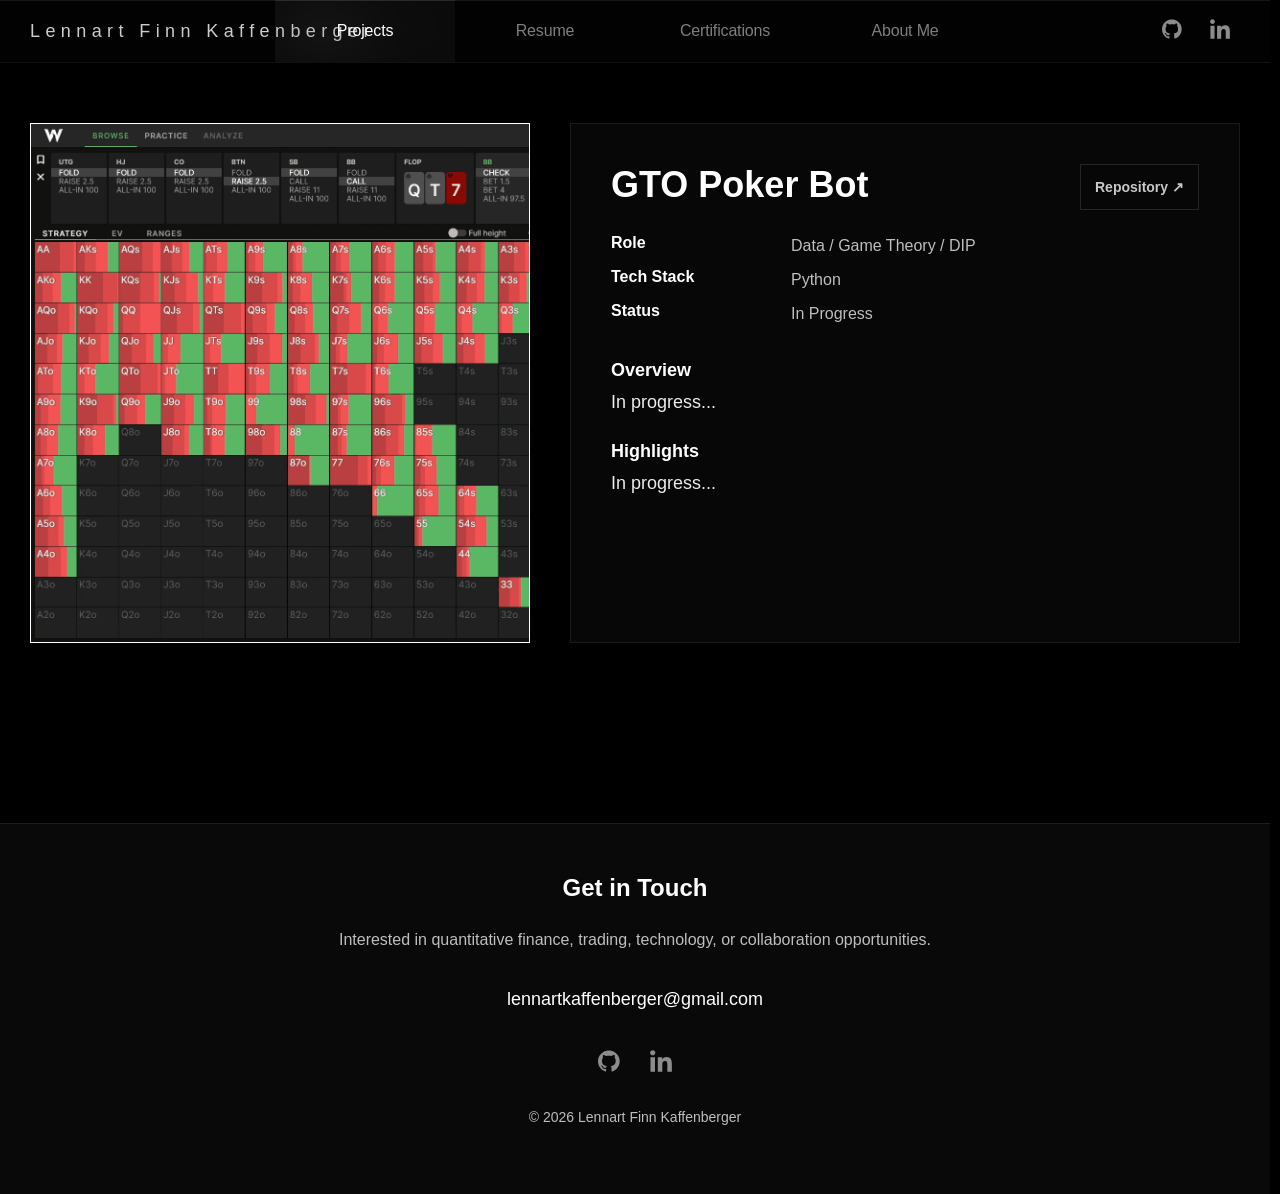
==== index.html @ 0085bc2b "Initial portfolio website" ====
<!DOCTYPE html>
<html lang="en">
<head>
  <meta charset="UTF-8" />
  <meta name="viewport" content="width=device-width, initial-scale=1.0" />
  <title>Lennart Finn Kaffenberger</title>

  <link rel="apple-touch-icon" sizes="180x180" href="apple-touch-icon.png">
  <link rel="icon" type="image/png" sizes="32x32" href="favicon-32x32.png">
  <link rel="icon" type="image/png" sizes="16x16" href="favicon-16x16.png">
  <link rel="icon" href="favicon.ico">
  <link rel="manifest" href="site.webmanifest">

  <link rel="stylesheet" href="style.css" />
</head>
<body>

  <nav>
    <div class="nav-name">
      Lennart Finn Kaffenberger
    </div>

    <ul>
      <li><a href="index.html" class="active">Projects</a></li>
      <li><a href="resume.html">Resume</a></li>
      <li><a href="certifications.html">Certifications</a></li>
      <li><a href="about.html">About Me</a></li>
    </ul>

    <div class="nav-socials">
      <a href="https://github.com/lennyfin" target="_blank" rel="noopener noreferrer">
        <img src="github.svg" alt="GitHub">
      </a>

      <a href="https://linkedin.com/in/lennart-finn-kaffenberger/" target="_blank" rel="noopener noreferrer">
        <img src="linkedin.svg" alt="LinkedIn">
      </a>
    </div>
  </nav>

  <section class="projects-page">

    <div class="project-row">
      <img src="poker.png" class="project-photo" alt="Project 1">

      <div class="project-card">
        <div class="project-header">
          <h2>GTO Poker Bot</h2>

          <a class="forage-link"
             href="https://github.com/lennyfin/project-one"
             target="_blank"
             rel="noopener noreferrer">
            Repository ↗
          </a>
        </div>

        <div class="project-meta">
          <div class="edu-row">
            <span class="degree">Role</span>
            <span class="school">Data / Game Theory / DIP</span>
          </div>

          <div class="edu-row">
            <span class="degree">Tech Stack</span>
            <span class="school">Python</span>
          </div>

          <div class="edu-row">
            <span class="degree">Status</span>
            <span class="school">In Progress</span>
          </div>
        </div>

        <p>
          <strong>Overview</strong><br>
          In progress...
        </p>

        <p>
          <strong>Highlights</strong><br>
          In progress...
        </p>
      </div>
    </div>

  </section>

  <footer>
    <div class="footer-content">
      <h3>Get in Touch</h3>

      <p>
        Interested in quantitative finance, trading, technology, or collaboration opportunities.
      </p>

      <a href="mailto:lennartkaffenberger@gmail.com" class="footer-email">
        lennartkaffenberger@gmail.com
      </a>

      <div class="footer-socials">
        <a href="https://github.com/lennyfin" target="_blank" rel="noopener noreferrer">
          <img src="github.svg" alt="GitHub">
        </a>

        <a href="https://linkedin.com/in/lennart-finn-kaffenberger/" target="_blank" rel="noopener noreferrer">
          <img src="linkedin.svg" alt="LinkedIn">
        </a>
      </div>

      <p class="footer-copyright">
        © 2026 Lennart Finn Kaffenberger
      </p>
    </div>
  </footer>

  <script src="script.js"></script>
</body>
</html>
---- style.css ----
html, body {
  margin: 0;
  scrollbar-gutter: stable;
}

body {
  font-family: -apple-system, BlinkMacSystemFont, "Segoe UI", Roboto, Helvetica, Arial, sans-serif;
  color: white;

  background-color: #000;
  background-image: url("mountain.jpg");
  background-size: cover;
  background-position: center;
  background-repeat: no-repeat;
  background-attachment: fixed;
}

/*NAVIGATION */

nav {
  position: relative;

  background: rgba(20, 20, 20, 0.12);

  backdrop-filter: blur(50px) saturate(200%);
  -webkit-backdrop-filter: blur(50px) saturate(200%);

  border-bottom: 1px solid rgba(255, 255, 255, 0.06);

  box-shadow:
    inset 0 1px 0 rgba(255, 255, 255, 0.08);

  user-select: none;

  overflow:hidden;
}

nav ul {
  list-style: none;
  display: flex;
  justify-content: center;
  margin: 0;
  padding: 0;
}

nav li {
  width: 180px;
}

nav a {
  display: block;

  text-align: center;
  text-decoration: none;

  color: rgb(126, 126, 126);

  font-size: 16px;
  font-weight: 500;

  letter-spacing: -0.01em;

  padding: 22px 0;

  transition: all 0.25s ease;

  user-select: none;
}

nav a:hover {
  color: rgba(255, 255, 255, 0.7);
}

nav a.active {
  background: rgba(255, 255, 255, 0.04);

  backdrop-filter: blur(30px);
  -webkit-backdrop-filter: blur(30px);

  box-shadow:
    inset 0 1px 0 rgba(255,255,255,0.05);

  color: rgb(255, 255, 255);
}
.nav-name {
  position: absolute;

  left: 30px;
  top: 50%;

  transform: translateY(-50%);

  color: rgb(204, 204, 204);

  font-size: 18px;
  font-weight: 500;

  letter-spacing: 0.3em;

  pointer-events: none;
  user-select: none;
}

.nav-socials {
  position: absolute;

  right: 40px;
  top: 50%;
  transform: translateY(-50%);

  display: flex;
  align-items: center;
  gap: 28px;
}

.nav-socials img {
  width: 20px;
  height: 20px;

  filter: brightness(0) invert(0.55);
  transition: filter 0.25s ease;
}

.nav-socials img:hover {
  filter: brightness(0) invert(0.8);
}

/* ABOUT */

.about-page {
  max-width: 1100px;
  margin: 0 auto;
  padding: 60px 30px 40px;
}

.about-top {
  display: flex;
  align-items: flex-start;
  gap: 40px;
  margin-bottom: 50px;
}

.profile-photo {
  width: 320px;
  height: 400px;
  object-fit: cover;
  border: 1px solid rgb(255, 255, 255);
  display: block;
}

.about-card {
  flex: 1;
  background: rgba(20, 20, 20, 0.35);
  backdrop-filter: blur(20px);
  -webkit-backdrop-filter: blur(20px);
  border: 1px solid rgba(255, 255, 255, 0.08);
  padding: 28px;
  color: white;
}

.about-card h2,
.about-content h2 {
  color: #ffffff;
  margin-top: 0;
  margin-bottom: 18px;
  font-size: 28px;
}

.education-info {
  margin-bottom: 24px;
}

.edu-row {
  display: flex;
  align-items: flex-start;
  margin-bottom: 8px;
}

.degree {
  width: 200px;
  min-width: 200px;
  font-weight: 600;
  color: white;
}

.school {
  color: rgb(190, 190, 190);
  line-height: 1.5;
}

.about-card p {
  margin: 12px 0;
  line-height: 1.7;
  font-size: 17px;
}

.about-card strong {
  color: white;
}

.about-content {
  max-width: 780px;
  margin-top: 20px;
  color: white;
  line-height: 1.9;
  font-size: 18px;
}

.about-content p {
  margin-bottom: 18px;
}

.about-intro-card {
  background: rgba(20, 20, 20, 0.35);
  backdrop-filter: blur(20px);
  -webkit-backdrop-filter: blur(20px);
  border: 1px solid rgba(255, 255, 255, 0.08);
  padding: 28px;
  color: white;

  margin-top: 0;
}

.about-intro-card {
  background: rgba(20, 20, 20, 0.35);
  backdrop-filter: blur(20px);
  -webkit-backdrop-filter: blur(20px);
  border: 1px solid rgba(255, 255, 255, 0.08);
  padding: 28px;
  color: white;
}

.intro-lead {
  margin: 0 0 16px 0;
  font-size: 18px;
  line-height: 1.8;
  font-weight: 600;
  color: white;
}

.intro-body {
  margin: 0;
  font-size: 18px;
  line-height: 1.8;
  color: rgb(235, 235, 235);
}

.forage-photo-full {
  width: 72px;
  height: 72px;
  object-fit: cover;
  padding: 0;
  background: white;
}

.contact-callout {
  margin-top: 28px;
  padding-top: 22px;
  border-top: 1px solid rgba(255,255,255,0.08);

  display: flex;
  justify-content: space-between;
  align-items: center;
  gap: 20px;
}

.contact-label {
  color: white;
  font-weight: 600;
  font-size: 16px;
}

.contact-email {
  color: white;
  text-decoration: none;

  padding: 10px 16px;

  border: 1px solid rgba(255,255,255,0.12);

  transition: all 0.25s ease;
}

.contact-email:hover {
  background: rgba(255,255,255,0.08);
}
/* CERTIFICATIONS */

.certifications-page {
  max-width: 1100px;
  margin: 0 auto;
  padding: 60px 30px 40px;
}

.certification-row {
  display: flex;
  align-items: stretch;
  gap: 40px;
  margin-bottom: 50px;
}

.certification-photo {
  width: 380px;
  height: 373px;
  object-fit: contain;
  object-position: center;
  background: white;
  border: 1px solid rgb(255, 255, 255);
  box-sizing: border-box;
  display: block;
  padding: 25px;
}

.certification-card {
  flex: 1;
  background: rgba(20, 20, 20, 0.35);
  backdrop-filter: blur(20px);
  -webkit-backdrop-filter: blur(20px);
  border: 1px solid rgba(255, 255, 255, 0.08);
  padding: 28px;
  color: white;
}

.certification-card h2 {
  color: #ffffff;
  margin-top: 0;
  margin-bottom: 18px;
  font-size: 28px;
}

.certification-card p {
  margin: 12px 0;
  line-height: 1.7;
  font-size: 17px;
}

.certification-card strong {
  color: white;
}

.education-info {
  margin-bottom: 24px;
}

.edu-row {
  display: flex;
  align-items: flex-start;
  margin-bottom: 8px;
}

.degree {
  width: 200px;
  min-width: 200px;
  font-weight: 600;
  color: white;
}

.school {
  color: rgb(190, 190, 190);
  line-height: 1.5;
}

.certificate-header {
  display: flex;
  justify-content: space-between;
  align-items: center;
  gap: 20px;
  margin-bottom: 20px;
}

.certificate-header h2 {
  margin: 0;
}

.certificate-link {
  color: rgb(156, 156, 156);
  text-decoration: none;
  font-size: 15px;
  font-weight: 500;
  white-space: nowrap;
  transition: all 0.25s ease;
}

.certificate-link:hover {
  color: rgb(221, 221, 221);
}

/* compact forage layout */
.forage-row {
  display: flex;
  align-items: center;
  gap: 18px;
  margin-bottom: 18px;
  padding: 14px 18px;
  background: rgba(20, 20, 20, 0.28);
  backdrop-filter: blur(20px);
  -webkit-backdrop-filter: blur(20px);
  border: 1px solid rgba(255, 255, 255, 0.08);
}

.forage-photo {
  width: 72px;
  height: 72px;
  object-fit: contain;
  background: white;
  padding: 8px;
  border-radius: 0;
  flex-shrink: 0;
  box-sizing: border-box;
  display: block;
}

.forage-main {
  flex: 1;
  min-width: 0;
}

.forage-title {
  margin: 0 0 4px;
  font-size: 18px;
  color: #fff;
}

.forage-topic {
  margin: 0;
  font-size: 14px;
  line-height: 1.5;
  color: rgb(210, 210, 210);
}

.forage-link {
  flex-shrink: 0;
  display: inline-flex;
  align-items: center;
  justify-content: center;
  min-height: 44px;
  padding: 0 14px;
  color: rgb(200, 200, 200);
  text-decoration: none;
  font-size: 14px;
  font-weight: 600;
  white-space: nowrap;
  border: 1px solid rgba(255, 255, 255, 0.12);
  border-radius: 0;
  transition: all 0.25s ease;
}

.forage-link:hover {
  color: #fff;
  background: rgba(255, 255, 255, 0.08);
}


.other-certifications-header {
  margin: 60px 0 25px;
}

.other-certifications-header h2 {
  margin: 0;
  color: white;
  font-size: 22px;
  font-weight: 600;
  letter-spacing: 0.5px;
  padding-bottom: 12px;
  border-bottom: 1px solid rgba(255, 255, 255, 0.12);
}


/*SCROLLBAR */

::-webkit-scrollbar {
  width: 8px;
}

::-webkit-scrollbar-track {
  background: transparent;
}

::-webkit-scrollbar-thumb {
  background: rgba(255, 255, 255, 0.12);

  border-radius: 999px;
}

::-webkit-scrollbar-thumb:hover {
  background: rgba(255, 255, 255, 0.22);
}

html {
  scrollbar-width: thin;
  scrollbar-color: rgba(255,255,255,0.12) transparent;
}

/* RESUME */

.resume-page {
  max-width: 1100px;
  margin: 0 auto;
  padding: 60px 30px 40px;
}

.resume-top {
  display: flex;
  align-items: stretch;
  gap: 40px;
  margin-bottom: 40px;
}

.resume-card {
  flex: 1;
  background: rgba(20, 20, 20, 0.35);
  backdrop-filter: blur(20px);
  -webkit-backdrop-filter: blur(20px);
  border: 1px solid rgba(255, 255, 255, 0.08);
  padding: 28px;
  color: white;
}

.resume-card h2 {
  margin-top: 0;
  margin-bottom: 18px;
  font-size: 28px;
  color: #ffffff;
}

.resume-card p {
  margin: 12px 0 22px 0;
  line-height: 1.7;
  font-size: 17px;
}

.resume-button {
  display: inline-block;
  padding: 12px 18px;
  text-decoration: none;
  color: white;
  background: rgba(255, 255, 255, 0.04);
  border: 1px solid rgba(255, 255, 255, 0.08);
  transition: all 0.25s ease;
}

.resume-button:hover {
  background: rgba(255, 255, 255, 0.08);
}

.resume-pdf-card {
  background: rgba(20, 20, 20, 0.35);
  backdrop-filter: blur(20px);
  -webkit-backdrop-filter: blur(20px);
  border: 1px solid rgba(255, 255, 255, 0.08);
  overflow: hidden;
}

.resume-pdf {
  width: 100%;
  height: 1500px;
  border: 0;
  display: block;
}
.resume-preview-link {
  display: block;
  margin-top: 30px;
  text-decoration: none;
}

.resume-preview {
  width: 100%;
  max-width: 1100px;
  display: block;
  border: 1px solid rgba(255, 255, 255, 0.08);
}



footer {
  margin-top: 80px;

  background: rgba(20, 20, 20, 0.45);

  backdrop-filter: blur(20px);
  -webkit-backdrop-filter: blur(20px);

  border-top: 1px solid rgba(255,255,255,0.08);
}

.footer-content {
  max-width: 1100px;

  margin: 0 auto;

  padding: 50px 30px;

  text-align: center;
}

.footer-content h3 {
  margin-top: 0;

  color: white;

  font-size: 24px;
}

.footer-content p {
  color: rgb(190,190,190);

  line-height: 1.7;
}

.footer-email {
  display: inline-block;

  margin: 20px 0;

  color: white;

  text-decoration: none;

  font-size: 18px;

  transition: all 0.25s ease;
}

.footer-email:hover {
  color: rgb(190,190,190);
}

.footer-links {
  display: flex;

  justify-content: center;

  gap: 30px;

  margin-top: 15px;
}

.footer-links a {
  color: rgb(190,190,190);

  text-decoration: none;

  transition: all 0.25s ease;
}

.footer-links a:hover {
  color: white;
}

.footer-copyright {
  margin-top: 30px;

  font-size: 14px;
}
.footer-socials {
  display: flex;

  justify-content: center;

  gap: 30px;

  margin-top: 20px;
}

.footer-socials img {
  width: 22px;
  height: 22px;

  filter: brightness(0) invert(0.55);

  transition: all 0.25s ease;
}

.footer-socials img:hover {
  filter: brightness(0) invert(0.8);
}


/* PROJECTS */

.projects-page {
  max-width: 1300px;
  margin: 0 auto;
  padding: 60px 30px 40px;
}

.project-row {
  display: flex;
  align-items: stretch;
  gap: 40px;
  margin-bottom: 60px;
}

.project-photo {
  width: 500px;
  height: 520px;

  object-fit: cover;
  object-position: 0% center;

  border: 1px solid rgb(255,255,255);

  display: block;

  box-sizing: border-box;

  flex-shrink: 0;
}

.project-card {
  flex: 1;

  background: rgba(20, 20, 20, 0.35);

  backdrop-filter: blur(20px);
  -webkit-backdrop-filter: blur(20px);

  border: 1px solid rgba(255,255,255,0.08);

  padding: 40px;

  color: white;
}

.project-header {
  display: flex;

  justify-content: space-between;

  align-items: flex-start;

  gap: 20px;

  margin-bottom: 24px;
}

.project-header h2 {
  margin: 0;

  font-size: 36px;

  color: white;

  flex: 1;
}

.project-link {
  color: rgb(156,156,156);

  text-decoration: none;

  font-size: 15px;

  font-weight: 500;

  white-space: nowrap;

  flex-shrink: 0;

  transition: all 0.25s ease;
}

.project-link:hover {
  color: rgb(221,221,221);
}

.project-meta {
  margin-bottom: 28px;
}

.project-meta .edu-row {
  display: flex;
  align-items: flex-start;
  margin-bottom: 10px;
}

.project-meta .degree {
  width: 180px;
  min-width: 180px;

  font-weight: 600;

  color: white;
}

.project-meta .school {
  color: rgb(190,190,190);

  line-height: 1.5;
}

.project-card p {
  margin: 16px 0;

  line-height: 1.8;

  font-size: 18px;

  color: rgb(235,235,235);
}

.project-card strong {
  color: white;
}
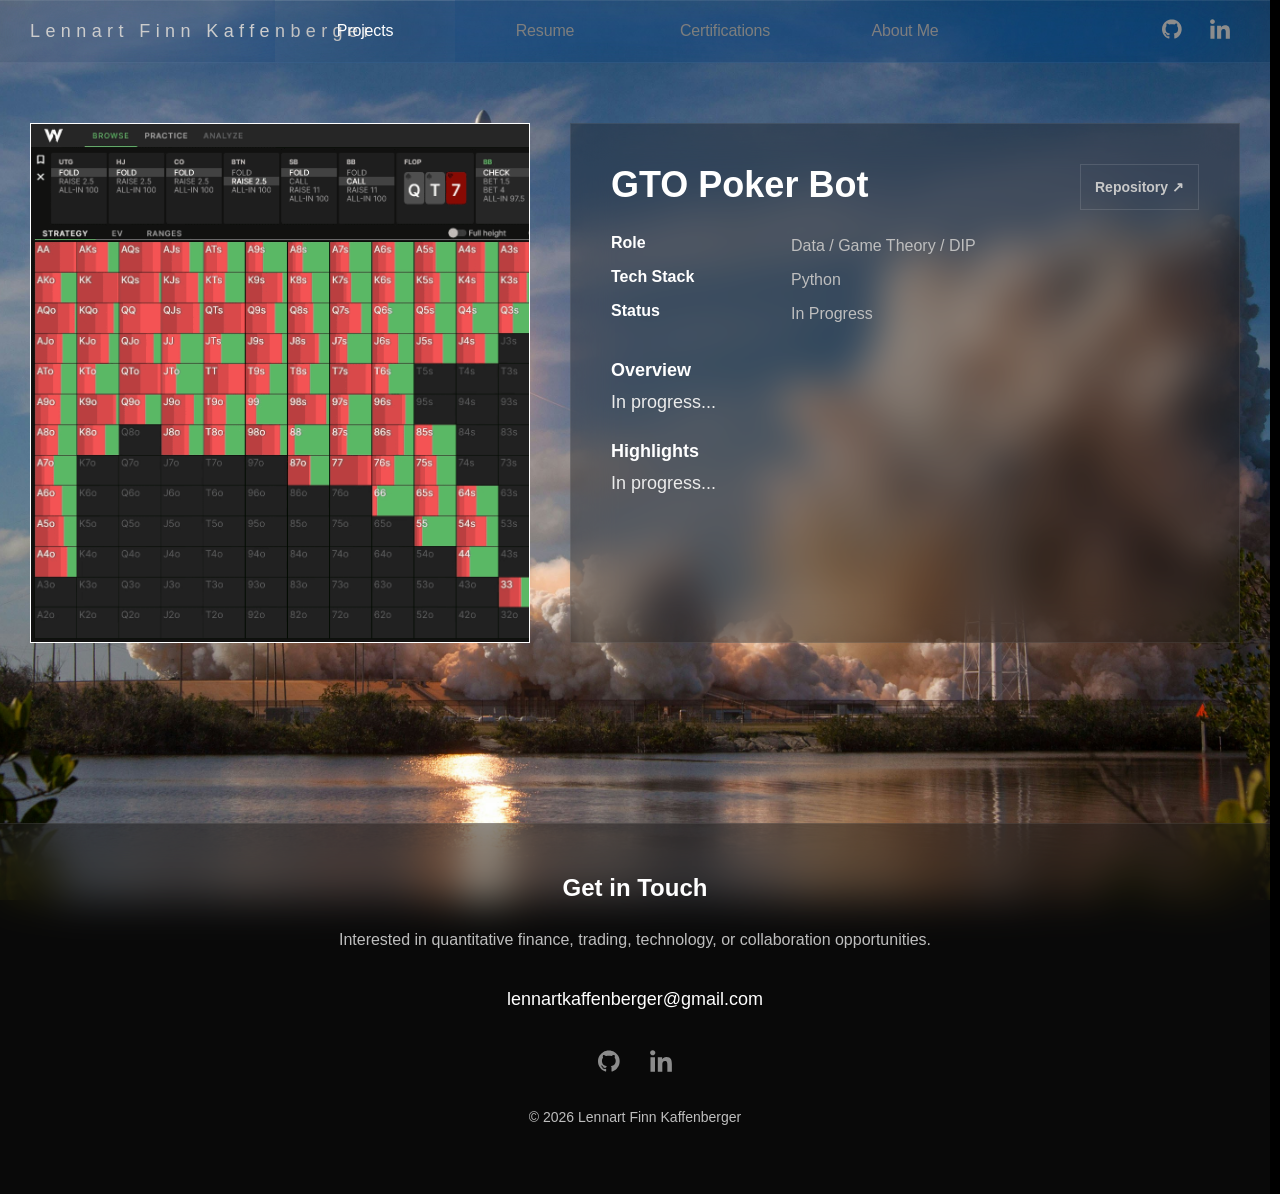
==== commit a68c0d53: "mobile native" ====
--- a/index.html
+++ b/index.html
@@ -3,6 +3,11 @@
 <head>
   <meta charset="UTF-8" />
   <meta name="viewport" content="width=device-width, initial-scale=1.0" />
+  <meta name="theme-color" content="#000000">
+
+  <meta name="apple-mobile-web-app-capable" content="yes">
+  <meta name="apple-mobile-web-app-status-bar-style" content="black-translucent">
+  <meta name="apple-mobile-web-app-title" content="Lennart">
   <title>Lennart Finn Kaffenberger</title>
 
   <link rel="apple-touch-icon" sizes="180x180" href="apple-touch-icon.png">
--- a/style.css
+++ b/style.css
@@ -801,4 +801,371 @@
 
 .project-card strong {
   color: white;
+}
+
+
+/* =========================================
+   MOBILE / SMARTPHONE
+   ========================================= */
+
+@media (max-width: 768px) {
+
+  * {
+    box-sizing: border-box;
+  }
+
+  html,
+  body {
+    width: 100%;
+    max-width: 100%;
+    overflow-x: hidden;
+  }
+
+  body {
+    background-attachment: scroll;
+  }
+
+
+  /* =========================
+     NAVIGATION
+     ========================= */
+
+  nav {
+    width: 100%;
+    overflow: visible;
+    padding-top: env(safe-area-inset-top);
+  }
+
+  .nav-name {
+    position: relative;
+    left: auto;
+    top: auto;
+    transform: none;
+
+    text-align: center;
+
+    padding: 18px 16px 12px;
+
+    font-size: 14px;
+    letter-spacing: 0.15em;
+  }
+
+  nav ul {
+    display: grid;
+    grid-template-columns: repeat(4, 1fr);
+
+    width: 100%;
+  }
+
+  nav li {
+    width: auto;
+    min-width: 0;
+  }
+
+  nav a {
+    padding: 14px 4px;
+
+    font-size: 12px;
+
+    white-space: nowrap;
+  }
+
+  .nav-socials {
+    display: none;
+  }
+
+
+  /* =========================
+     GENERAL PAGE SPACING
+     ========================= */
+
+  .projects-page,
+  .about-page,
+  .certifications-page,
+  .resume-page {
+    width: 100%;
+    max-width: 100%;
+
+    padding: 30px 16px 20px;
+  }
+
+
+  /* =========================
+     PROJECTS
+     ========================= */
+
+  .project-row {
+    display: flex;
+    flex-direction: column;
+
+    gap: 16px;
+    margin-bottom: 40px;
+  }
+
+  .project-photo {
+    width: 100%;
+    height: auto;
+    aspect-ratio: 1 / 1;
+
+    object-fit: cover;
+  }
+
+  .project-card {
+    width: 100%;
+    padding: 22px 18px;
+  }
+
+  .project-header {
+    flex-direction: column;
+    gap: 14px;
+  }
+
+  .project-header h2 {
+    font-size: 28px;
+  }
+
+  .project-header .forage-link {
+    width: 100%;
+  }
+
+  .project-meta .edu-row {
+    flex-direction: column;
+    gap: 3px;
+
+    margin-bottom: 14px;
+  }
+
+  .project-meta .degree {
+    width: auto;
+    min-width: 0;
+  }
+
+  .project-card p {
+    font-size: 16px;
+  }
+
+
+  /* =========================
+     ABOUT
+     ========================= */
+
+  .about-top {
+    flex-direction: column;
+
+    gap: 16px;
+    margin-bottom: 16px;
+  }
+
+  .profile-photo {
+    width: 100%;
+    height: auto;
+    max-height: 520px;
+
+    object-fit: cover;
+  }
+
+  .about-card,
+  .about-intro-card {
+    width: 100%;
+    padding: 22px 18px;
+  }
+
+  .about-card h2 {
+    font-size: 24px;
+  }
+
+  .about-card .edu-row {
+    flex-direction: column;
+
+    gap: 3px;
+    margin-bottom: 16px;
+  }
+
+  .about-card .degree {
+    width: auto;
+    min-width: 0;
+  }
+
+  .intro-lead,
+  .intro-body {
+    font-size: 16px;
+  }
+
+  .contact-callout {
+    flex-direction: column;
+    align-items: stretch;
+
+    gap: 14px;
+  }
+
+  .contact-email {
+    width: 100%;
+
+    text-align: center;
+
+    overflow-wrap: anywhere;
+  }
+
+
+  /* =========================
+     CERTIFICATIONS
+     ========================= */
+
+  .certification-row {
+    flex-direction: column;
+
+    gap: 16px;
+    margin-bottom: 40px;
+  }
+
+  .certification-photo {
+    width: 100%;
+    height: auto;
+
+    max-height: 400px;
+
+    object-fit: contain;
+  }
+
+  .certification-card {
+    width: 100%;
+    padding: 22px 18px;
+  }
+
+  .certification-card h2 {
+    font-size: 24px;
+  }
+
+  .certificate-header {
+    flex-direction: column;
+    align-items: stretch;
+
+    gap: 14px;
+  }
+
+  .certificate-header .forage-link {
+    width: 100%;
+  }
+
+  .certification-card .edu-row {
+    flex-direction: column;
+
+    gap: 3px;
+    margin-bottom: 14px;
+  }
+
+  .certification-card .degree {
+    width: auto;
+    min-width: 0;
+  }
+
+
+  /* OTHER CERTIFICATIONS */
+
+  .other-certifications-header {
+    margin: 40px 0 20px;
+  }
+
+  .forage-row {
+    display: grid;
+
+    grid-template-columns: 60px 1fr;
+
+    gap: 14px;
+
+    padding: 16px;
+  }
+
+  .forage-photo,
+  .forage-photo-full {
+    width: 60px;
+    height: 60px;
+  }
+
+  .forage-main {
+    min-width: 0;
+  }
+
+  .forage-title {
+    font-size: 17px;
+  }
+
+  .forage-topic {
+    font-size: 13px;
+  }
+
+  .forage-row > .forage-link {
+    grid-column: 1 / -1;
+
+    width: 100%;
+
+    margin-top: 4px;
+  }
+
+
+  /* =========================
+     RESUME
+     ========================= */
+
+  .resume-top {
+    display: block;
+
+    margin-bottom: 20px;
+  }
+
+  .resume-card {
+    width: 100%;
+
+    padding: 22px 18px;
+  }
+
+  .resume-card h2 {
+    font-size: 26px;
+  }
+
+  .resume-button {
+    width: 100%;
+
+    text-align: center;
+
+    min-height: 48px;
+
+    display: flex;
+    align-items: center;
+    justify-content: center;
+  }
+
+  .resume-preview {
+    width: 100%;
+    height: auto;
+  }
+
+
+  /* =========================
+     FOOTER
+     ========================= */
+
+  footer {
+    margin-top: 50px;
+  }
+
+  .footer-content {
+    padding:
+      40px
+      18px
+      calc(40px + env(safe-area-inset-bottom));
+  }
+
+  .footer-content h3 {
+    font-size: 22px;
+  }
+
+  .footer-email {
+    max-width: 100%;
+
+    font-size: 16px;
+
+    overflow-wrap: anywhere;
+  }
+
 }
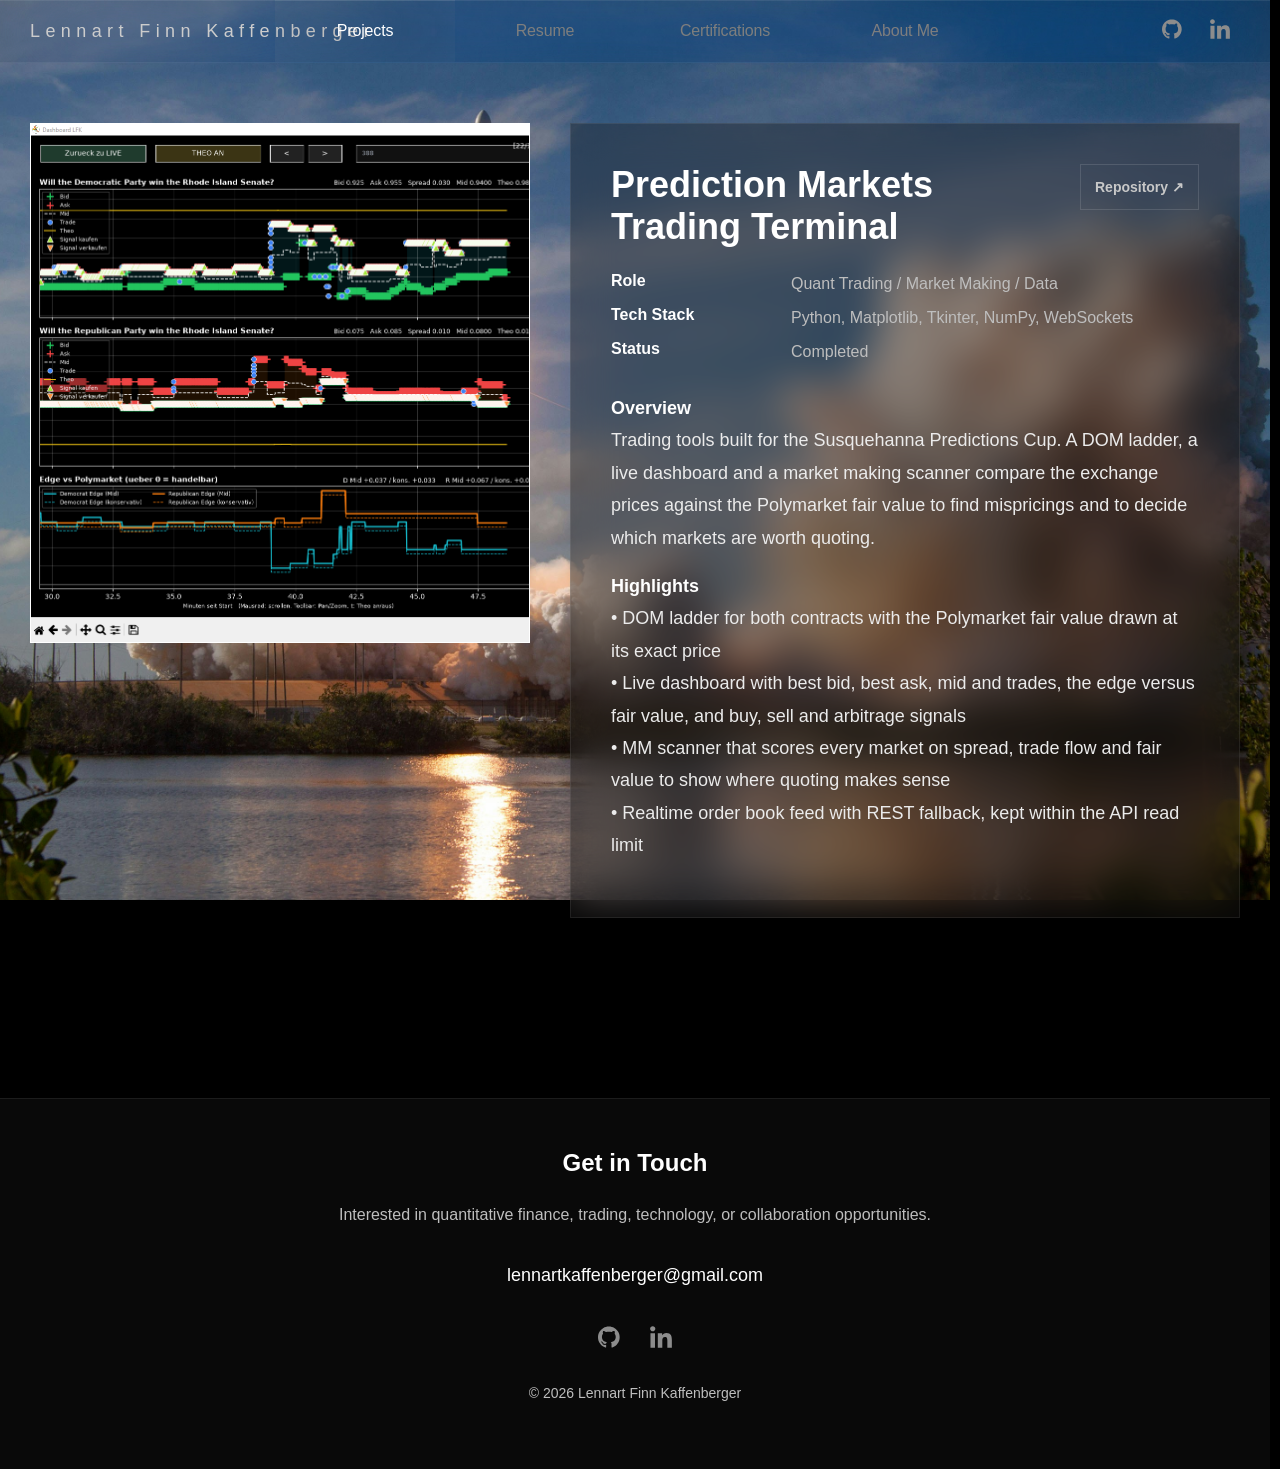
==== commit b3829954: "update" ====
--- a/index.html
+++ b/index.html
@@ -46,14 +46,14 @@
   <section class="projects-page">
 
     <div class="project-row">
-      <img src="poker.png" class="project-photo" alt="Project 1">
+      <img src="dashboard.png" class="project-photo" alt="Prediction Markets Trading Terminal">
 
       <div class="project-card">
         <div class="project-header">
-          <h2>GTO Poker Bot</h2>
+          <h2>Prediction Markets Trading Terminal</h2>
 
           <a class="forage-link"
-             href="https://github.com/lennyfin/project-one"
+             href="https://github.com/lennyfin/prediction-markets-trading-terminal"
              target="_blank"
              rel="noopener noreferrer">
             Repository ↗
@@ -63,28 +63,31 @@
         <div class="project-meta">
           <div class="edu-row">
             <span class="degree">Role</span>
-            <span class="school">Data / Game Theory / DIP</span>
+            <span class="school">Quant Trading / Market Making / Data</span>
           </div>
 
           <div class="edu-row">
             <span class="degree">Tech Stack</span>
-            <span class="school">Python</span>
+            <span class="school">Python, Matplotlib, Tkinter, NumPy, WebSockets</span>
           </div>
 
           <div class="edu-row">
             <span class="degree">Status</span>
-            <span class="school">In Progress</span>
+            <span class="school">Completed</span>
           </div>
         </div>
 
         <p>
           <strong>Overview</strong><br>
-          In progress...
+          Trading tools built for the Susquehanna Predictions Cup. A DOM ladder, a live dashboard and a market making scanner compare the exchange prices against the Polymarket fair value to find mispricings and to decide which markets are worth quoting.
         </p>
 
         <p>
           <strong>Highlights</strong><br>
-          In progress...
+          • DOM ladder for both contracts with the Polymarket fair value drawn at its exact price<br>
+          • Live dashboard with best bid, best ask, mid and trades, the edge versus fair value, and buy, sell and arbitrage signals<br>
+          • MM scanner that scores every market on spread, trade flow and fair value to show where quoting makes sense<br>
+          • Realtime order book feed with REST fallback, kept within the API read limit
         </p>
       </div>
     </div>
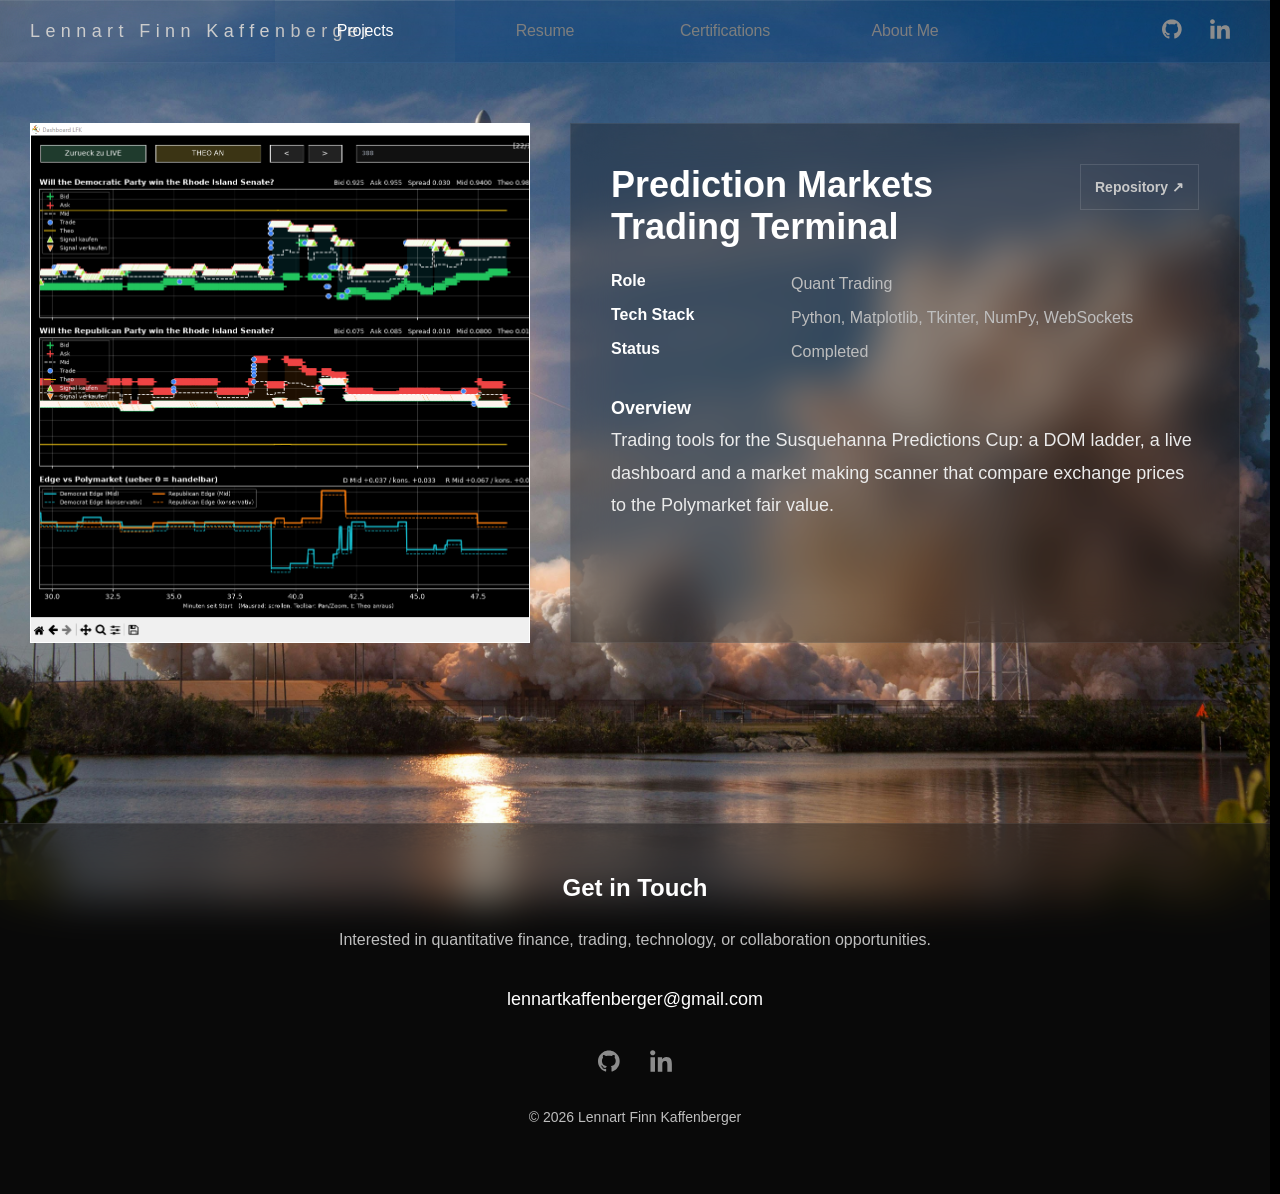
==== commit 03d70a09: "update" ====
--- a/index.html
+++ b/index.html
@@ -63,7 +63,7 @@
         <div class="project-meta">
           <div class="edu-row">
             <span class="degree">Role</span>
-            <span class="school">Quant Trading / Market Making / Data</span>
+            <span class="school">Quant Trading</span>
           </div>
 
           <div class="edu-row">
@@ -79,15 +79,7 @@
 
         <p>
           <strong>Overview</strong><br>
-          Trading tools built for the Susquehanna Predictions Cup. A DOM ladder, a live dashboard and a market making scanner compare the exchange prices against the Polymarket fair value to find mispricings and to decide which markets are worth quoting.
-        </p>
-
-        <p>
-          <strong>Highlights</strong><br>
-          • DOM ladder for both contracts with the Polymarket fair value drawn at its exact price<br>
-          • Live dashboard with best bid, best ask, mid and trades, the edge versus fair value, and buy, sell and arbitrage signals<br>
-          • MM scanner that scores every market on spread, trade flow and fair value to show where quoting makes sense<br>
-          • Realtime order book feed with REST fallback, kept within the API read limit
+          Trading tools for the Susquehanna Predictions Cup: a DOM ladder, a live dashboard and a market making scanner that compare exchange prices to the Polymarket fair value.
         </p>
       </div>
     </div>
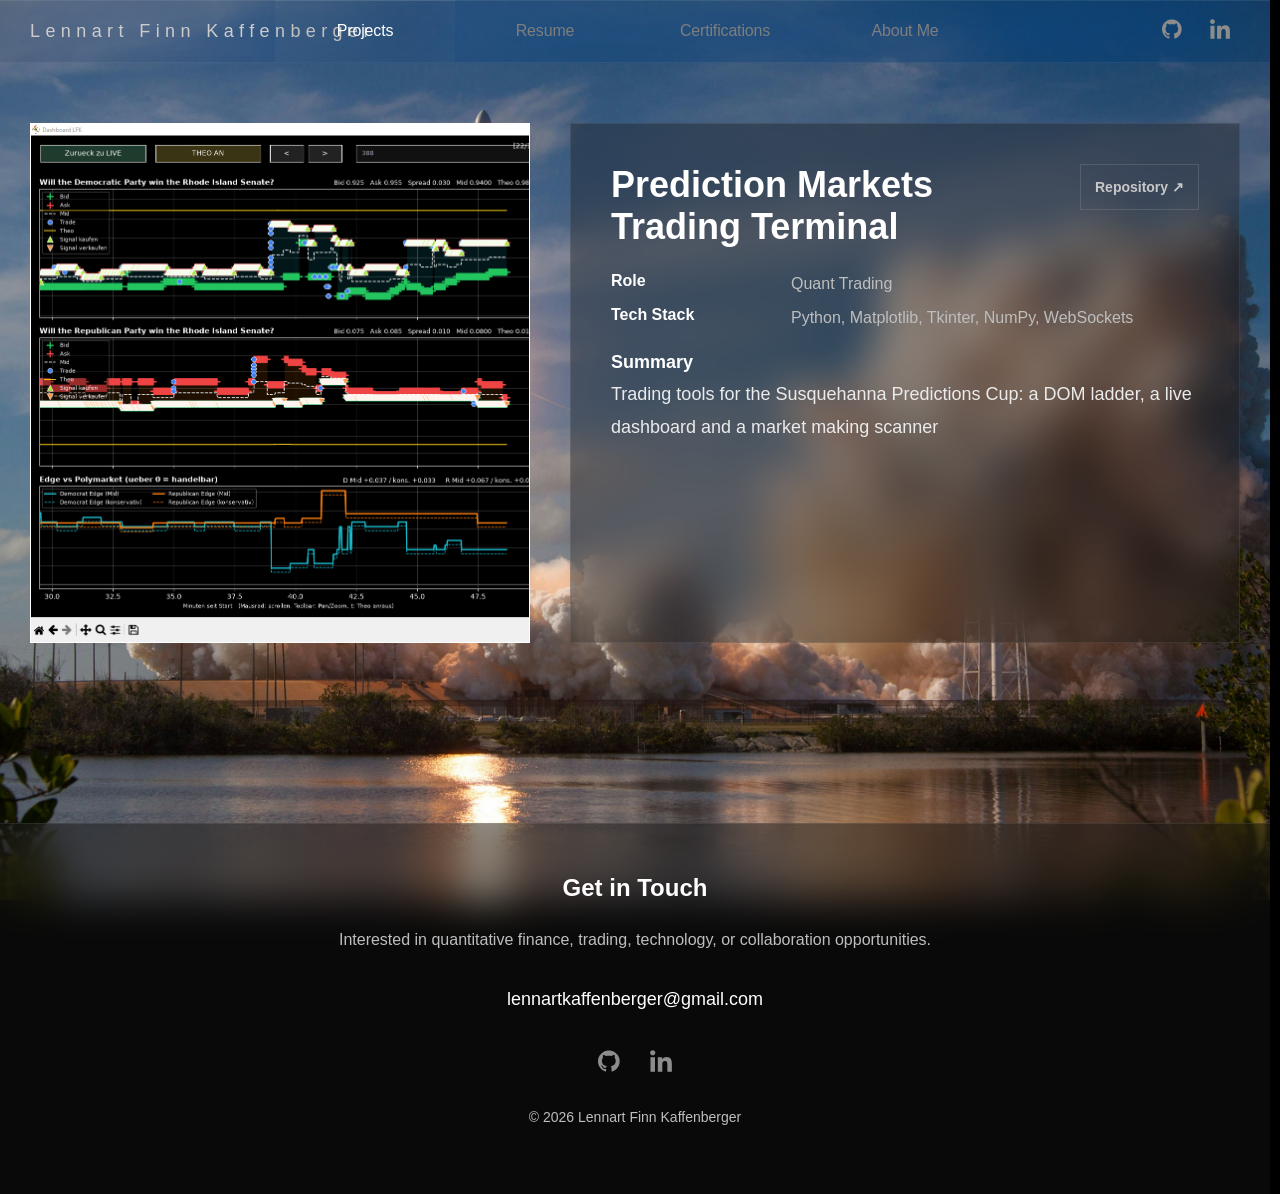
==== commit 31d7cffb: "update" ====
--- a/index.html
+++ b/index.html
@@ -70,16 +70,9 @@
             <span class="degree">Tech Stack</span>
             <span class="school">Python, Matplotlib, Tkinter, NumPy, WebSockets</span>
           </div>
-
-          <div class="edu-row">
-            <span class="degree">Status</span>
-            <span class="school">Completed</span>
-          </div>
-        </div>
-
         <p>
-          <strong>Overview</strong><br>
-          Trading tools for the Susquehanna Predictions Cup: a DOM ladder, a live dashboard and a market making scanner that compare exchange prices to the Polymarket fair value.
+          <strong>Summary</strong><br>
+          Trading tools for the Susquehanna Predictions Cup: a DOM ladder, a live dashboard and a market making scanner
         </p>
       </div>
     </div>
